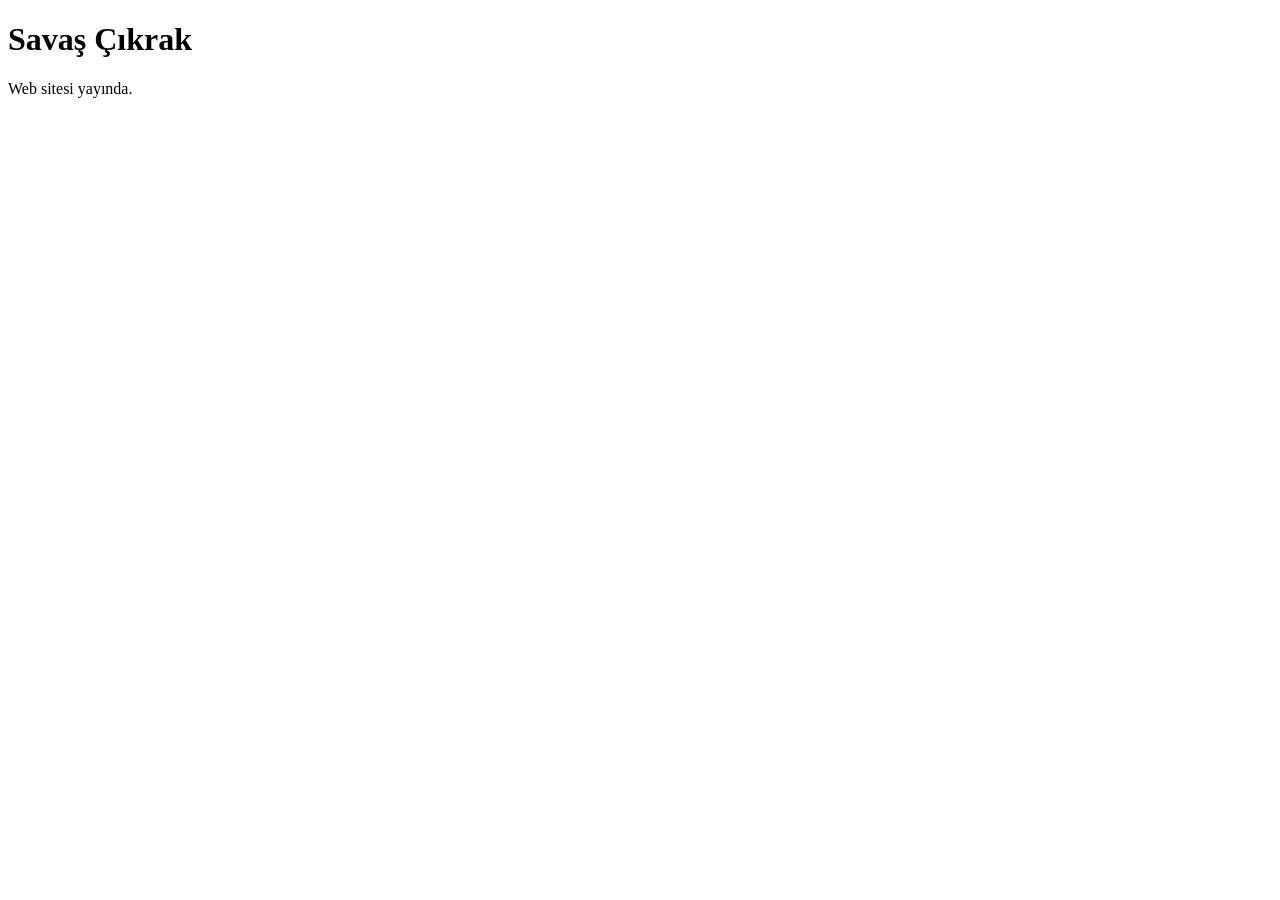
==== index.html @ 6801133b "Create index.html" ====
<!DOCTYPE html>
<html lang="tr">
<head>
  <meta charset="UTF-8">
  <meta name="viewport" content="width=device-width, initial-scale=1.0">
  <title>Savaş Çıkrak</title>
</head>
<body>
  <h1>Savaş Çıkrak</h1>
  <p>Web sitesi yayında.</p>
</body>
</html>
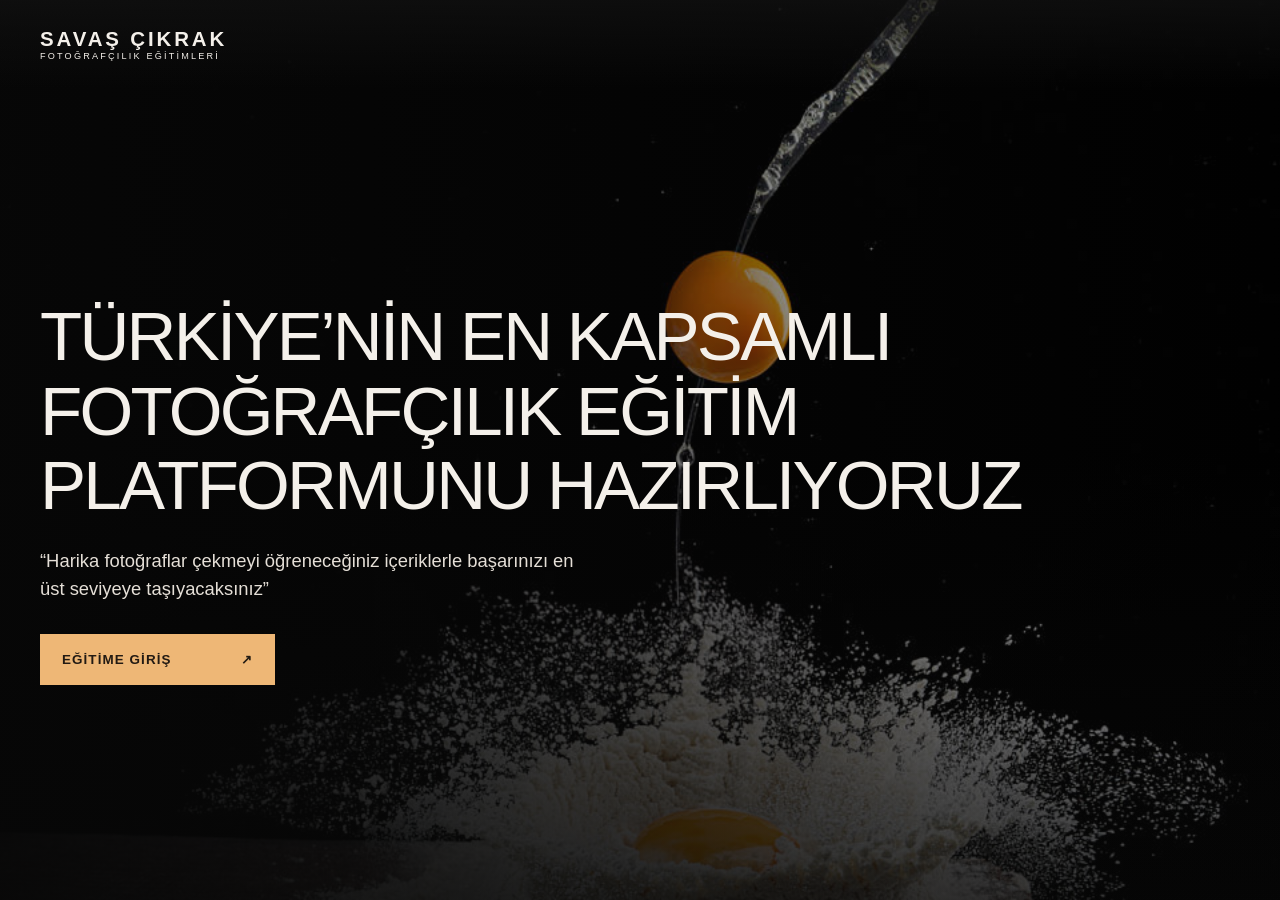
==== commit e4368852: "Build photography education landing page" ====
--- a/index.html
+++ b/index.html
@@ -1,12 +1,17 @@
-<!DOCTYPE html>
+<!doctype html>
 <html lang="tr">
 <head>
-  <meta charset="UTF-8">
-  <meta name="viewport" content="width=device-width, initial-scale=1.0">
-  <title>Savaş Çıkrak</title>
+<meta charset="utf-8">
+<meta name="viewport" content="width=device-width, initial-scale=1">
+<meta name="theme-color" content="#171717">
+<meta name="description" content="Savaş Çıkrak fotoğrafçılık eğitim platformu hazırlanıyor.">
+<title>Savaş Çıkrak | Fotoğrafçılık Eğitimleri</title>
+<style>
+:root{--fg:#f4f0ea;--gold:#eeb776}*{box-sizing:border-box}body{margin:0;background:#171717;color:var(--fg);font-family:Arial,Helvetica,sans-serif}img{max-width:100%}.wrap{width:min(1200px,calc(100% - 48px));margin:auto}.header{position:absolute;z-index:2;width:100%;background:linear-gradient(#111b,transparent)}.nav{height:88px;display:flex;align-items:center}.brand{color:inherit;text-decoration:none;font-size:1.28rem;font-weight:700;letter-spacing:.14em;text-transform:uppercase;white-space:nowrap}.brand small{display:block;font-size:.57rem;font-weight:400;letter-spacing:.24em}.brand:focus-visible{outline:2px solid var(--gold);outline-offset:5px}.hero{min-height:760px;min-height:100svh;display:flex;align-items:end;position:relative;background:#080808;overflow:hidden}.hero:before{content:"";position:absolute;inset:0;background:linear-gradient(90deg,#070707e8,#07070788 55%,#07070722),linear-gradient(0deg,#070707bb,transparent 50%),url('assets/still-life.jpg') center 48%/cover no-repeat}.hero-content{position:relative;padding:160px 0 96px}.hero h1{font:300 clamp(2.8rem,5.4vw,5.6rem)/1.08 'Helvetica Neue',Arial,sans-serif;letter-spacing:-.04em;margin:20px 0 24px;max-width:1000px}.hero p{max-width:560px;color:#e5dfd7;font-size:1.15rem;line-height:1.55;margin:0 0 30px}.button{display:inline-flex;justify-content:space-between;gap:40px;min-width:235px;background:var(--gold);color:#221a13;border:0;padding:18px 22px;font:700 .84rem Arial,Helvetica,sans-serif;text-transform:uppercase;letter-spacing:.08em;text-decoration:none}.button:hover{background:#ffd09c}.button:focus-visible{outline:2px solid white;outline-offset:4px}@media(max-width:760px){.wrap{width:calc(100% - 36px)}.nav{height:75px}.brand{font-size:1.04rem}.hero{min-height:690px;min-height:100svh}.hero:before{background:linear-gradient(0deg,#070707eb,#07070755 85%),url('assets/still-life.jpg') center/cover no-repeat}.hero-content{padding:120px 0 65px}.hero h1{font-size:clamp(2.35rem,8.5vw,4rem)}.hero p{font-size:1rem}}
+</style>
 </head>
 <body>
-  <h1>Savaş Çıkrak</h1>
-  <p>Web sitesi yayında.</p>
+<header class="header"><div class="wrap nav"><a class="brand" href="./" aria-label="Savaş Çıkrak, ana sayfa">Savaş Çıkrak<small>Fotoğrafçılık eğitimleri</small></a></div></header>
+<main><section class="hero" aria-labelledby="hero-title"><div class="wrap hero-content"><h1 id="hero-title">TÜRKİYE’NİN EN KAPSAMLI FOTOĞRAFÇILIK EĞİTİM PLATFORMUNU HAZIRLIYORUZ</h1><p>“Harika fotoğraflar çekmeyi öğreneceğiniz içeriklerle başarınızı en üst seviyeye taşıyacaksınız”</p><a class="button" href="18eylul/">Eğitime Giriş <span aria-hidden="true">↗</span></a></div></section></main>
 </body>
 </html>
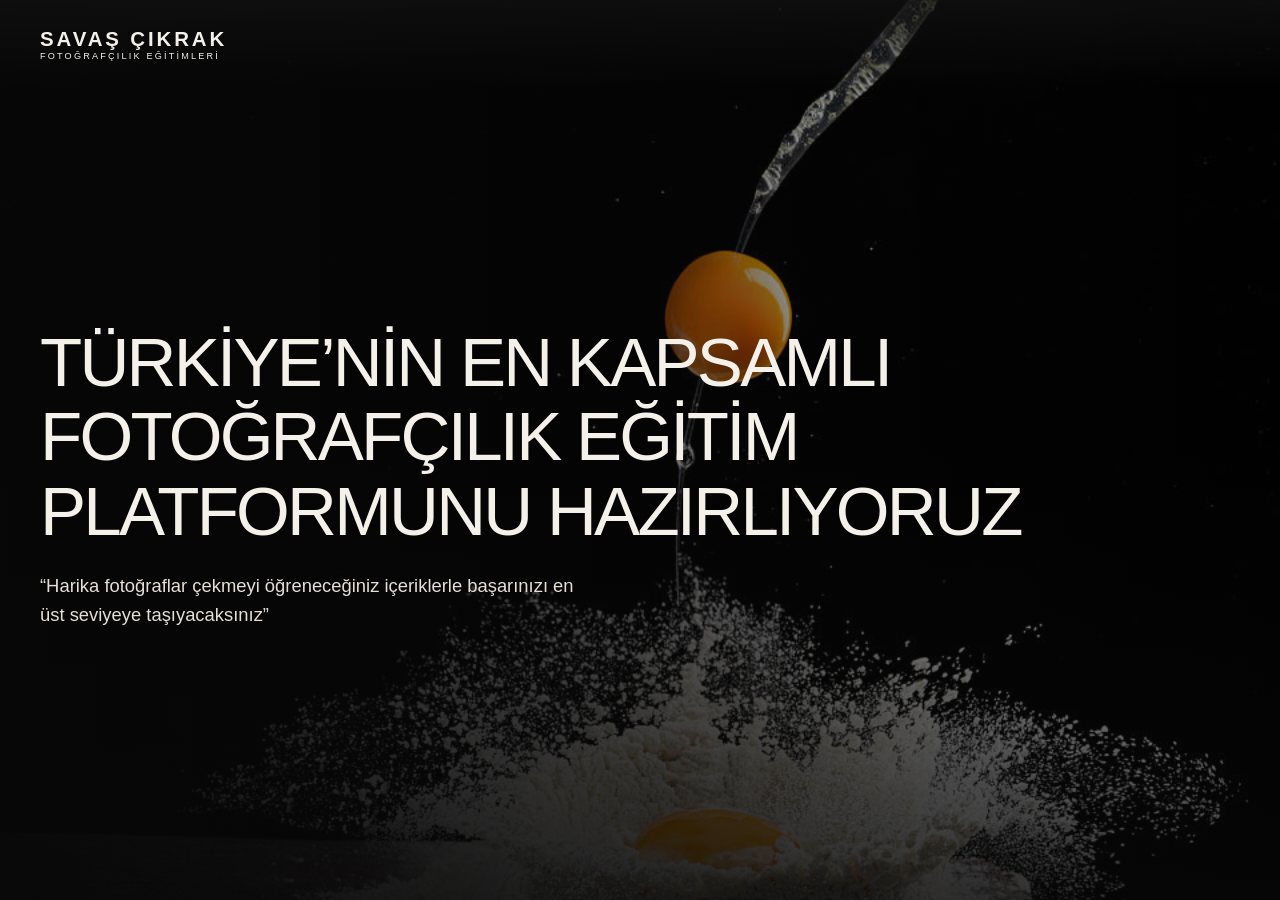
==== commit 2ce5d095: "Update index.html" ====
--- a/index.html
+++ b/index.html
@@ -12,6 +12,6 @@
 </head>
 <body>
 <header class="header"><div class="wrap nav"><a class="brand" href="./" aria-label="Savaş Çıkrak, ana sayfa">Savaş Çıkrak<small>Fotoğrafçılık eğitimleri</small></a></div></header>
-<main><section class="hero" aria-labelledby="hero-title"><div class="wrap hero-content"><h1 id="hero-title">TÜRKİYE’NİN EN KAPSAMLI FOTOĞRAFÇILIK EĞİTİM PLATFORMUNU HAZIRLIYORUZ</h1><p>“Harika fotoğraflar çekmeyi öğreneceğiniz içeriklerle başarınızı en üst seviyeye taşıyacaksınız”</p><a class="button" href="18eylul/">Eğitime Giriş <span aria-hidden="true">↗</span></a></div></section></main>
+<main><section class="hero" aria-labelledby="hero-title"><div class="wrap hero-content"><h1 id="hero-title">TÜRKİYE’NİN EN KAPSAMLI FOTOĞRAFÇILIK EĞİTİM PLATFORMUNU HAZIRLIYORUZ</h1><p>“Harika fotoğraflar çekmeyi öğreneceğiniz içeriklerle başarınızı en üst seviyeye taşıyacaksınız”</p></div></section></main>
 </body>
 </html>
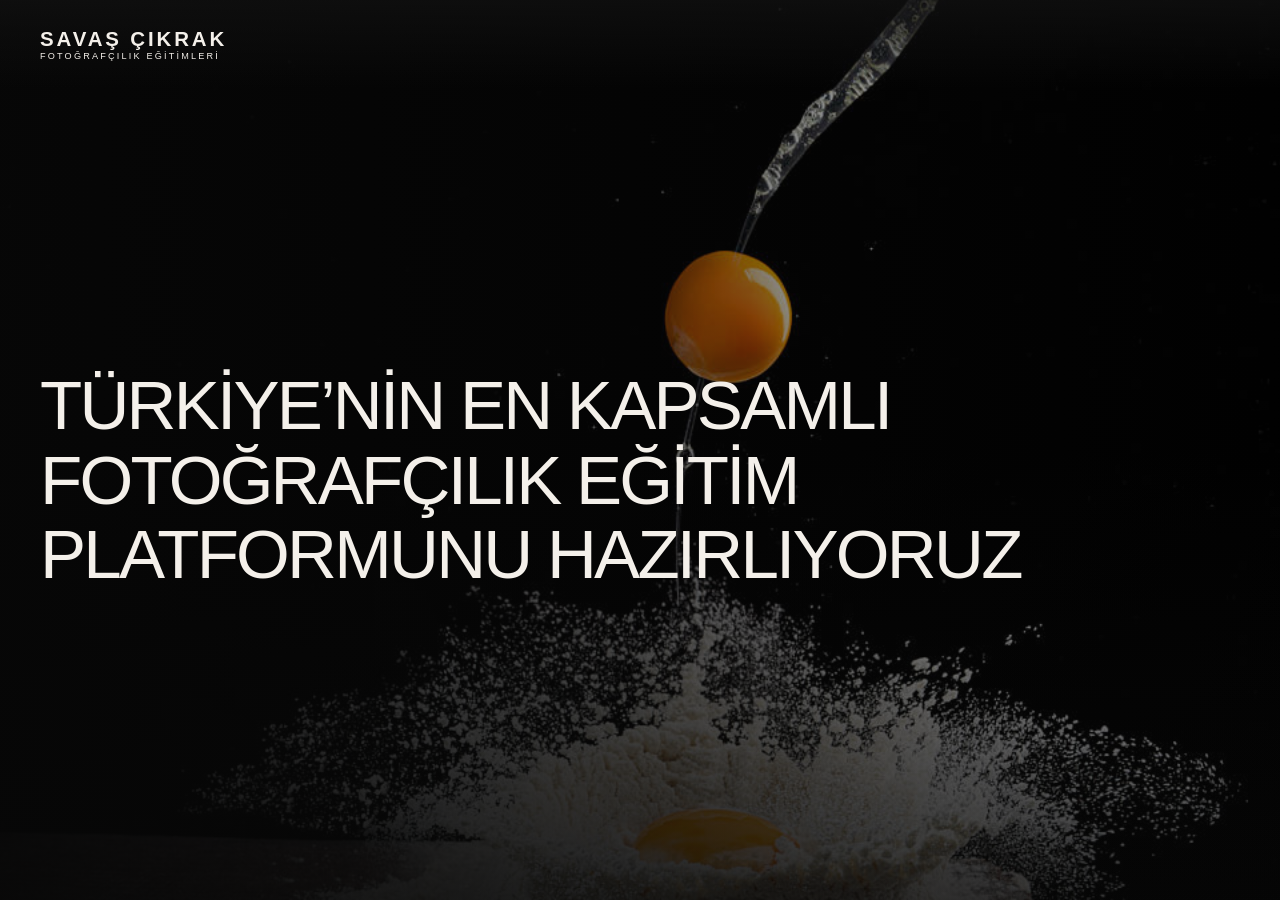
==== commit 40bfd652: "Update index.html" ====
--- a/index.html
+++ b/index.html
@@ -12,6 +12,6 @@
 </head>
 <body>
 <header class="header"><div class="wrap nav"><a class="brand" href="./" aria-label="Savaş Çıkrak, ana sayfa">Savaş Çıkrak<small>Fotoğrafçılık eğitimleri</small></a></div></header>
-<main><section class="hero" aria-labelledby="hero-title"><div class="wrap hero-content"><h1 id="hero-title">TÜRKİYE’NİN EN KAPSAMLI FOTOĞRAFÇILIK EĞİTİM PLATFORMUNU HAZIRLIYORUZ</h1><p>“Harika fotoğraflar çekmeyi öğreneceğiniz içeriklerle başarınızı en üst seviyeye taşıyacaksınız”</p></div></section></main>
+<main><section class="hero" aria-labelledby="hero-title"><div class="wrap hero-content"><h1 id="hero-title">TÜRKİYE’NİN EN KAPSAMLI FOTOĞRAFÇILIK EĞİTİM PLATFORMUNU HAZIRLIYORUZ</h1></div></section></main>
 </body>
 </html>
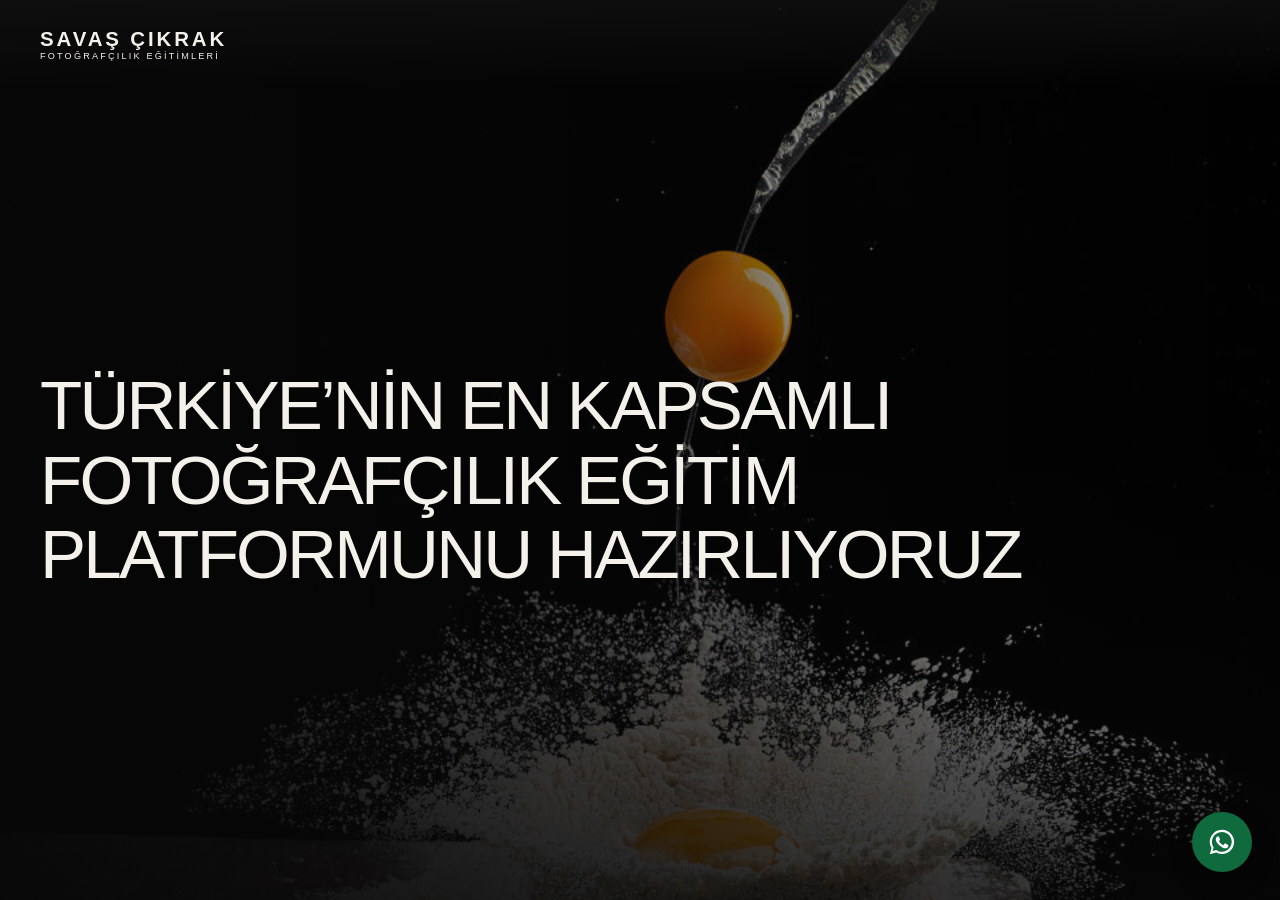
==== commit 31e7ab60: "Iletisim formu: e-posta/telefon ayri, konu listesi + Diger satiri, alan bazli kirmizi hata, e-posta " ====
--- a/index.html
+++ b/index.html
@@ -9,9 +9,14 @@
 <style>
 :root{--fg:#f4f0ea;--gold:#eeb776}*{box-sizing:border-box}body{margin:0;background:#171717;color:var(--fg);font-family:Arial,Helvetica,sans-serif}img{max-width:100%}.wrap{width:min(1200px,calc(100% - 48px));margin:auto}.header{position:absolute;z-index:2;width:100%;background:linear-gradient(#111b,transparent)}.nav{height:88px;display:flex;align-items:center}.brand{color:inherit;text-decoration:none;font-size:1.28rem;font-weight:700;letter-spacing:.14em;text-transform:uppercase;white-space:nowrap}.brand small{display:block;font-size:.57rem;font-weight:400;letter-spacing:.24em}.brand:focus-visible{outline:2px solid var(--gold);outline-offset:5px}.hero{min-height:760px;min-height:100svh;display:flex;align-items:end;position:relative;background:#080808;overflow:hidden}.hero:before{content:"";position:absolute;inset:0;background:linear-gradient(90deg,#070707e8,#07070788 55%,#07070722),linear-gradient(0deg,#070707bb,transparent 50%),url('assets/still-life.jpg') center 48%/cover no-repeat}.hero-content{position:relative;padding:160px 0 96px}.hero h1{font:300 clamp(2.8rem,5.4vw,5.6rem)/1.08 'Helvetica Neue',Arial,sans-serif;letter-spacing:-.04em;margin:20px 0 24px;max-width:1000px}.hero p{max-width:560px;color:#e5dfd7;font-size:1.15rem;line-height:1.55;margin:0 0 30px}.button{display:inline-flex;justify-content:space-between;gap:40px;min-width:235px;background:var(--gold);color:#221a13;border:0;padding:18px 22px;font:700 .84rem Arial,Helvetica,sans-serif;text-transform:uppercase;letter-spacing:.08em;text-decoration:none}.button:hover{background:#ffd09c}.button:focus-visible{outline:2px solid white;outline-offset:4px}@media(max-width:760px){.wrap{width:calc(100% - 36px)}.nav{height:75px}.brand{font-size:1.04rem}.hero{min-height:690px;min-height:100svh}.hero:before{background:linear-gradient(0deg,#070707eb,#07070755 85%),url('assets/still-life.jpg') center/cover no-repeat}.hero-content{padding:120px 0 65px}.hero h1{font-size:clamp(2.35rem,8.5vw,4rem)}.hero p{font-size:1rem}}
 </style>
+<link rel="icon" href="/favicon.ico?v=3" sizes="any">
+<link rel="icon" type="image/png" href="/favicon-64.png?v=3">
+<link rel="apple-touch-icon" href="/apple-touch-icon.png?v=3">
+<link rel="canonical" href="https://savascikrak.com/">
 </head>
 <body>
 <header class="header"><div class="wrap nav"><a class="brand" href="./" aria-label="Savaş Çıkrak, ana sayfa">Savaş Çıkrak<small>Fotoğrafçılık eğitimleri</small></a></div></header>
 <main><section class="hero" aria-labelledby="hero-title"><div class="wrap hero-content"><h1 id="hero-title">TÜRKİYE’NİN EN KAPSAMLI FOTOĞRAFÇILIK EĞİTİM PLATFORMUNU HAZIRLIYORUZ</h1></div></section></main>
+<script src="/assets/wa.js" defer></script>
 </body>
 </html>
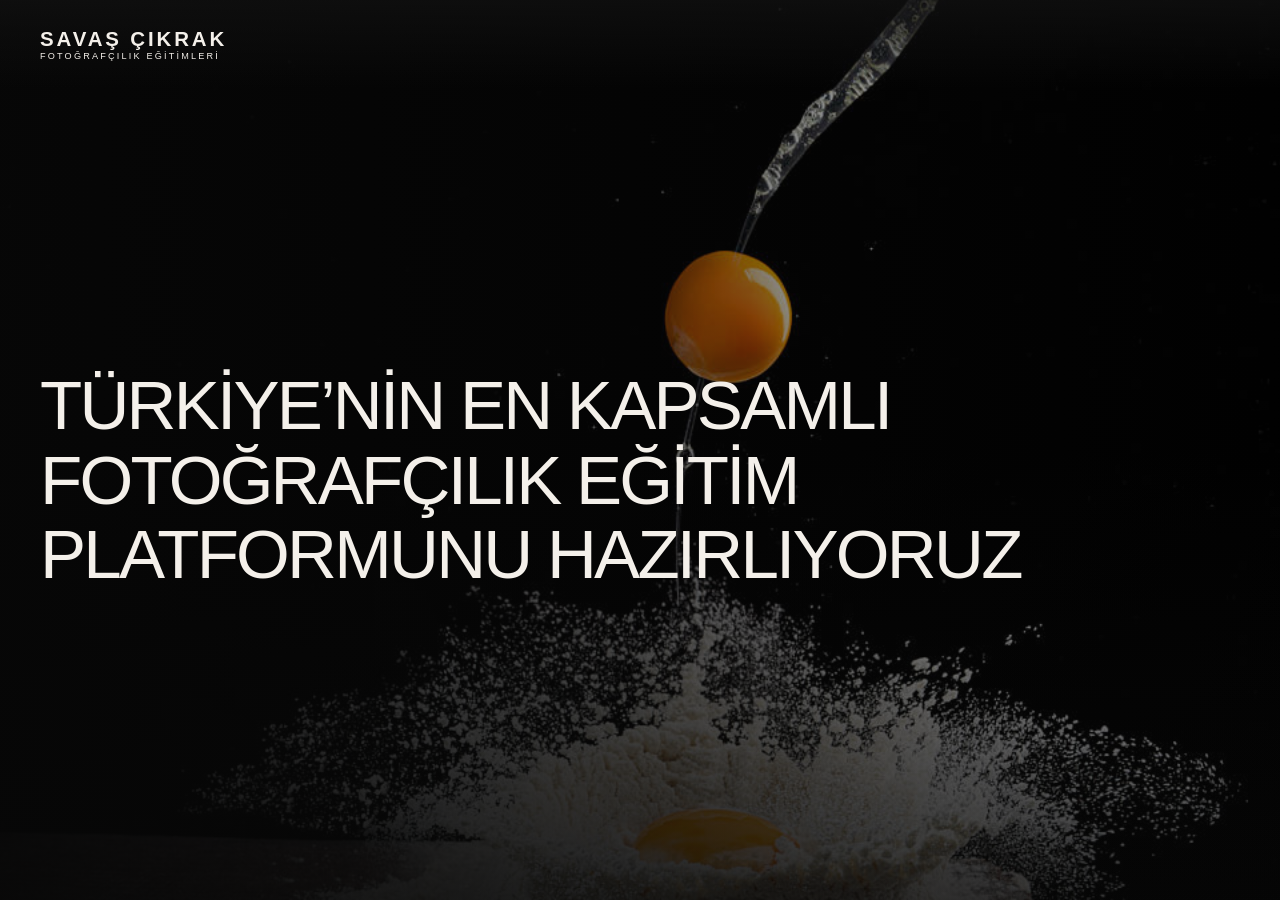
==== commit 08ea9389: "Ortak ust bar/menu/alt bilgi tum sayfalarda (assets/ortak.css+js); WhatsApp+Instagram ust barda, yuz" ====
--- a/index.html
+++ b/index.html
@@ -17,6 +17,5 @@
 <body>
 <header class="header"><div class="wrap nav"><a class="brand" href="./" aria-label="Savaş Çıkrak, ana sayfa">Savaş Çıkrak<small>Fotoğrafçılık eğitimleri</small></a></div></header>
 <main><section class="hero" aria-labelledby="hero-title"><div class="wrap hero-content"><h1 id="hero-title">TÜRKİYE’NİN EN KAPSAMLI FOTOĞRAFÇILIK EĞİTİM PLATFORMUNU HAZIRLIYORUZ</h1></div></section></main>
-<script src="/assets/wa.js" defer></script>
 </body>
 </html>
